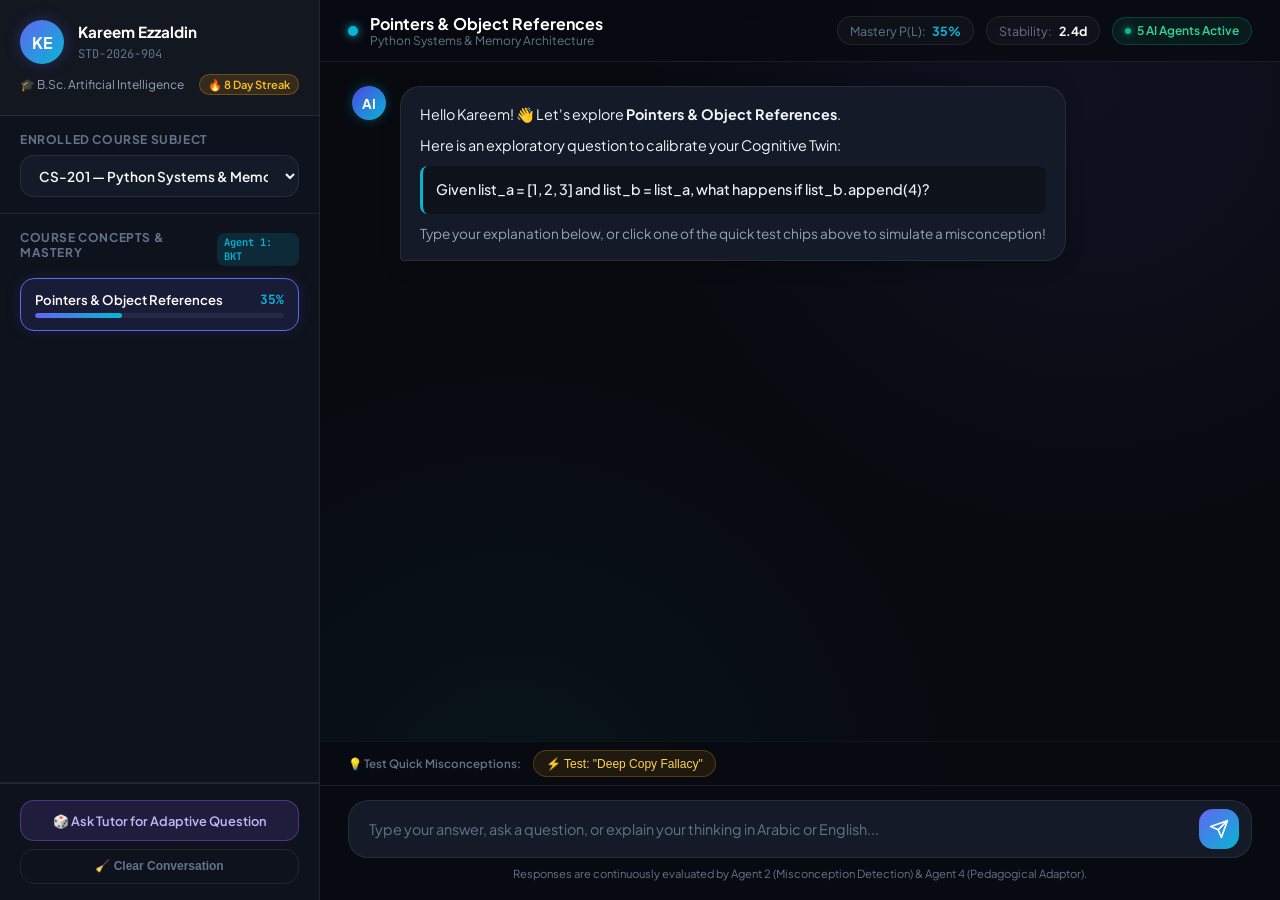
==== Cognitive_Twin_AI_Agent/prototype/index.html @ ff43950c "feat: add interactive AI Tutor Chat portal for student cognitive twin testing" ====
<!DOCTYPE html>
<html lang="en">
<head>
  <meta charset="UTF-8">
  <meta name="viewport" content="width=device-width, initial-scale=1.0">
  <title>SALI — AI Tutor & Student Cognitive Twin Chat</title>
  <meta name="description" content="Interactive AI Tutor Chat demonstrating 5 adaptive learning AI Agents with student profile and live cognitive tracing.">
  <link rel="stylesheet" href="css/portal.css">
  <link rel="icon" href="data:image/svg+xml,<svg xmlns=%22http://www.w3.org/2000/svg%22 viewBox=%220 0 100 100%22><text y=%22.9em%22 font-size=%2290%22>🧠</text></svg>">
</head>
<body>

  <!-- =========================================================================
       APP WRAPPER (SIDEBAR + CHAT INTERFACE)
       ========================================================================= -->
  <div class="chat-app-layout">

    <!-- ── SIDEBAR: STUDENT PROFILE & COURSES ───────────────────────────────── -->
    <aside class="chat-sidebar">
      
      <!-- Student Profile Header -->
      <div class="student-profile-panel">
        <div class="profile-avatar-row">
          <div class="student-avatar">KE</div>
          <div class="student-meta">
            <h3 class="student-name">Kareem Ezzaldin</h3>
            <span class="student-id">STD-2026-904</span>
          </div>
        </div>
        <div class="profile-subtext">
          <span>🎓 B.Sc. Artificial Intelligence</span>
          <span class="streak-pill">🔥 8 Day Streak</span>
        </div>
      </div>

      <!-- Course Selection -->
      <div class="sidebar-section">
        <label class="section-label" for="courseDropdown">Enrolled Course Subject</label>
        <select id="courseDropdown" class="sidebar-select">
          <!-- Populated by JS -->
        </select>
      </div>

      <!-- Concepts & Mastery Vector (Agent 1) -->
      <div class="sidebar-section" style="flex: 1; overflow-y: auto;">
        <div class="section-header-row">
          <label class="section-label">Course Concepts & Mastery</label>
          <span class="agent-chip">Agent 1: BKT</span>
        </div>

        <div class="concepts-stack" id="conceptsStack">
          <!-- Populated by JS -->
        </div>
      </div>

      <!-- Agent 3 Trigger & Actions -->
      <div class="sidebar-footer">
        <button id="btnAskAdaptiveQ" class="btn-sidebar-primary">
          <span>🎲 Ask Tutor for Adaptive Question</span>
        </button>
        <button id="btnClearChat" class="btn-sidebar-secondary">
          <span>🧹 Clear Conversation</span>
        </button>
      </div>

    </aside>

    <!-- ── MAIN CHAT AREA ───────────────────────────────────────────────────── -->
    <main class="chat-main-area">

      <!-- Chat Topbar -->
      <header class="chat-topbar">
        <div class="topbar-info">
          <div class="active-badge-dot"></div>
          <div>
            <h2 id="chatActiveTopic">Pointers & Object References</h2>
            <p id="chatActiveCourseName">Python Systems & Memory Architecture</p>
          </div>
        </div>

        <div class="topbar-telemetry">
          <div class="telemetry-pill">
            <span class="pill-label">Mastery P(L):</span>
            <strong id="topbarMastery" style="color: var(--accent-cyan);">35%</strong>
          </div>
          <div class="telemetry-pill">
            <span class="pill-label">Stability:</span>
            <strong id="topbarStability">2.4d</strong>
          </div>
          <div class="agents-status-pill">
            <span class="status-indicator-dot"></span>
            <span>5 AI Agents Active</span>
          </div>
        </div>
      </header>

      <!-- Chat Messages Container -->
      <div class="chat-messages-scroll" id="chatMessagesScroll">
        <!-- Messages dynamically rendered here -->
      </div>

      <!-- Chat Quick Chips (Misconception Presets) -->
      <div class="chat-quick-chips" id="chatQuickChips">
        <span class="chips-label">💡 Test Quick Misconceptions:</span>
        <div class="chips-container" id="chipsContainer">
          <!-- Chips injected by JS based on current concept -->
        </div>
      </div>

      <!-- Chat Input Area -->
      <footer class="chat-input-footer">
        <div class="input-form-box">
          <textarea 
            id="chatInputText" 
            class="chat-textarea" 
            placeholder="Type your answer, ask a question, or explain your thinking in Arabic or English..."
            rows="1"></textarea>
          <button id="btnSendMessage" class="btn-send-message" title="Send Message">
            <svg width="20" height="20" viewBox="0 0 24 24" fill="none" stroke="currentColor" stroke-width="2" stroke-linecap="round" stroke-linejoin="round">
              <line x1="22" y1="2" x2="11" y2="13"></line>
              <polygon points="22 2 15 22 11 13 2 9 22 2"></polygon>
            </svg>
          </button>
        </div>
        <div class="input-disclaimer">
          Responses are continuously evaluated by Agent 2 (Misconception Detection) & Agent 4 (Pedagogical Adaptor).
        </div>
      </footer>

    </main>

  </div>

  <script src="js/portal.js"></script>
</body>
</html>
---- Cognitive_Twin_AI_Agent/prototype/css/portal.css ----
/* ==========================================================================
   SALI AI Tutor & Student Cognitive Twin Chat Portal
   Aesthetic: Clean Modern Conversational Interface, Dark Glassmorphism, Zero Clutter
   ========================================================================== */

@import url('https://fonts.googleapis.com/css2?family=Plus+Jakarta+Sans:wght@300;400;500;600;700;800&family=JetBrains+Mono:wght@400;500;600&display=swap');

:root {
  --bg-base: #080a10;
  --bg-sidebar: #0e121c;
  --bg-surface: #141a27;
  --bg-surface-elevated: #1a2234;
  --border-subtle: rgba(255, 255, 255, 0.08);
  --border-focus: rgba(99, 102, 241, 0.6);

  --accent-cyan: #06b6d4;
  --accent-indigo: #6366f1;
  --accent-purple: #8b5cf6;
  --accent-emerald: #10b981;
  --accent-amber: #f59e0b;
  --accent-rose: #f43f5e;

  --text-primary: #f8fafc;
  --text-secondary: #94a3b8;
  --text-muted: #64748b;

  --font-sans: 'Plus Jakarta Sans', -apple-system, BlinkMacSystemFont, sans-serif;
  --font-mono: 'JetBrains Mono', monospace;
  --radius-sm: 8px;
  --radius-md: 14px;
  --radius-lg: 20px;
  --radius-full: 9999px;
  --transition: 0.2s cubic-bezier(0.4, 0, 0.2, 1);
}

* {
  margin: 0;
  padding: 0;
  box-sizing: border-box;
}

body {
  font-family: var(--font-sans);
  background-color: var(--bg-base);
  color: var(--text-primary);
  height: 100vh;
  overflow: hidden;
}

/* Scrollbars */
::-webkit-scrollbar {
  width: 6px;
  height: 6px;
}
::-webkit-scrollbar-track {
  background: transparent;
}
::-webkit-scrollbar-thumb {
  background: rgba(255, 255, 255, 0.12);
  border-radius: var(--radius-full);
}
::-webkit-scrollbar-thumb:hover {
  background: rgba(255, 255, 255, 0.25);
}

/* ==========================================================================
   APP LAYOUT (SIDEBAR + MAIN CHAT)
   ========================================================================== */

.chat-app-layout {
  display: grid;
  grid-template-columns: 320px 1fr;
  height: 100vh;
  width: 100vw;
  overflow: hidden;
}

@media (max-width: 900px) {
  .chat-app-layout {
    grid-template-columns: 1fr;
  }
  .chat-sidebar {
    display: none; /* Can be toggled on mobile */
  }
}

/* ==========================================================================
   SIDEBAR: STUDENT PROFILE & CONCEPTS
   ========================================================================== */

.chat-sidebar {
  background-color: var(--bg-sidebar);
  border-right: 1px solid var(--border-subtle);
  display: flex;
  flex-direction: column;
  height: 100vh;
  overflow: hidden;
}

.student-profile-panel {
  padding: 1.25rem;
  border-bottom: 1px solid var(--border-subtle);
  background: rgba(255, 255, 255, 0.02);
}

.profile-avatar-row {
  display: flex;
  align-items: center;
  gap: 0.85rem;
  margin-bottom: 0.6rem;
}

.student-avatar {
  width: 44px;
  height: 44px;
  border-radius: 50%;
  background: linear-gradient(135deg, var(--accent-indigo), var(--accent-cyan));
  color: #fff;
  display: flex;
  align-items: center;
  justify-content: center;
  font-weight: 700;
  font-size: 1rem;
  box-shadow: 0 0 15px rgba(99, 102, 241, 0.3);
}

.student-meta .student-name {
  font-size: 0.95rem;
  font-weight: 700;
  color: #fff;
}

.student-meta .student-id {
  font-size: 0.75rem;
  color: var(--text-muted);
  font-family: var(--font-mono);
}

.profile-subtext {
  display: flex;
  align-items: center;
  justify-content: space-between;
  font-size: 0.75rem;
  color: var(--text-secondary);
}

.streak-pill {
  padding: 0.15rem 0.5rem;
  background: rgba(245, 158, 11, 0.15);
  border: 1px solid rgba(245, 158, 11, 0.3);
  color: #fbbf24;
  border-radius: var(--radius-full);
  font-weight: 600;
  font-size: 0.7rem;
}

/* Sidebar Section */
.sidebar-section {
  padding: 1rem 1.25rem;
  border-bottom: 1px solid var(--border-subtle);
}

.section-label {
  display: block;
  font-size: 0.75rem;
  font-weight: 700;
  text-transform: uppercase;
  letter-spacing: 0.05em;
  color: var(--text-muted);
  margin-bottom: 0.5rem;
}

.section-header-row {
  display: flex;
  align-items: center;
  justify-content: space-between;
  margin-bottom: 0.6rem;
}

.agent-chip {
  font-size: 0.65rem;
  padding: 0.15rem 0.45rem;
  border-radius: var(--radius-sm);
  background: rgba(6, 182, 212, 0.15);
  color: var(--accent-cyan);
  font-weight: 600;
  font-family: var(--font-mono);
}

.sidebar-select {
  width: 100%;
  padding: 0.65rem 0.85rem;
  background: var(--bg-surface);
  border: 1px solid var(--border-subtle);
  border-radius: var(--radius-md);
  color: var(--text-primary);
  font-family: var(--font-sans);
  font-size: 0.85rem;
  font-weight: 600;
  cursor: pointer;
  outline: none;
  transition: border-color var(--transition);
}

.sidebar-select:focus {
  border-color: var(--accent-indigo);
}

/* Concepts Stack */
.concepts-stack {
  display: flex;
  flex-direction: column;
  gap: 0.5rem;
}

.concept-card {
  padding: 0.75rem 0.85rem;
  border-radius: var(--radius-md);
  background: rgba(255, 255, 255, 0.02);
  border: 1px solid var(--border-subtle);
  cursor: pointer;
  transition: all var(--transition);
}

.concept-card:hover {
  background: rgba(255, 255, 255, 0.05);
  transform: translateX(2px);
}

.concept-card.active {
  background: rgba(99, 102, 241, 0.12);
  border-color: var(--accent-indigo);
  box-shadow: 0 0 15px rgba(99, 102, 241, 0.15);
}

.concept-card-title-row {
  display: flex;
  align-items: center;
  justify-content: space-between;
  margin-bottom: 0.35rem;
}

.concept-title {
  font-size: 0.82rem;
  font-weight: 600;
  color: #fff;
}

.concept-pct {
  font-size: 0.8rem;
  font-weight: 700;
  font-family: var(--font-mono);
  color: var(--accent-cyan);
}

.concept-bar-track {
  width: 100%;
  height: 5px;
  background: rgba(255, 255, 255, 0.06);
  border-radius: var(--radius-full);
  overflow: hidden;
}

.concept-bar-fill {
  height: 100%;
  background: linear-gradient(90deg, var(--accent-indigo), var(--accent-cyan));
  border-radius: var(--radius-full);
  transition: width 0.5s ease;
}

/* Sidebar Footer */
.sidebar-footer {
  padding: 1rem 1.25rem;
  border-top: 1px solid var(--border-subtle);
  display: flex;
  flex-direction: column;
  gap: 0.5rem;
}

.btn-sidebar-primary {
  width: 100%;
  padding: 0.7rem;
  border-radius: var(--radius-md);
  border: 1px solid rgba(139, 92, 246, 0.4);
  background: rgba(139, 92, 246, 0.15);
  color: #c4b5fd;
  font-family: var(--font-sans);
  font-size: 0.8rem;
  font-weight: 600;
  cursor: pointer;
  transition: all var(--transition);
  display: flex;
  align-items: center;
  justify-content: center;
  gap: 0.4rem;
}

.btn-sidebar-primary:hover {
  background: rgba(139, 92, 246, 0.28);
  color: #fff;
  transform: translateY(-1px);
}

.btn-sidebar-secondary {
  width: 100%;
  padding: 0.6rem;
  border-radius: var(--radius-md);
  border: 1px solid var(--border-subtle);
  background: transparent;
  color: var(--text-muted);
  font-size: 0.75rem;
  font-weight: 600;
  cursor: pointer;
  transition: all var(--transition);
}

.btn-sidebar-secondary:hover {
  background: rgba(255, 255, 255, 0.05);
  color: var(--text-secondary);
}

/* ==========================================================================
   MAIN CHAT AREA
   ========================================================================== */

.chat-main-area {
  display: flex;
  flex-direction: column;
  height: 100vh;
  background-color: var(--bg-base);
  background-image: 
    radial-gradient(circle at 80% 10%, rgba(99, 102, 241, 0.08) 0%, transparent 40%),
    radial-gradient(circle at 20% 90%, rgba(6, 182, 212, 0.06) 0%, transparent 40%);
}

/* Topbar */
.chat-topbar {
  padding: 0.85rem 1.75rem;
  border-bottom: 1px solid var(--border-subtle);
  background: rgba(8, 10, 16, 0.75);
  backdrop-filter: blur(16px);
  -webkit-backdrop-filter: blur(16px);
  display: flex;
  align-items: center;
  justify-content: space-between;
}

.topbar-info {
  display: flex;
  align-items: center;
  gap: 0.75rem;
}

.active-badge-dot {
  width: 10px;
  height: 10px;
  border-radius: 50%;
  background: var(--accent-cyan);
  box-shadow: 0 0 10px var(--accent-cyan);
}

.topbar-info h2 {
  font-size: 1rem;
  font-weight: 700;
  color: #fff;
  line-height: 1.2;
}

.topbar-info p {
  font-size: 0.75rem;
  color: var(--text-muted);
}

.topbar-telemetry {
  display: flex;
  align-items: center;
  gap: 0.75rem;
}

.telemetry-pill {
  padding: 0.35rem 0.75rem;
  border-radius: var(--radius-full);
  background: rgba(255, 255, 255, 0.03);
  border: 1px solid var(--border-subtle);
  font-size: 0.78rem;
  display: flex;
  align-items: center;
  gap: 0.4rem;
}

.pill-label {
  color: var(--text-muted);
}

.agents-status-pill {
  display: flex;
  align-items: center;
  gap: 0.4rem;
  padding: 0.35rem 0.75rem;
  border-radius: var(--radius-full);
  background: rgba(16, 185, 129, 0.1);
  border: 1px solid rgba(16, 185, 129, 0.25);
  color: #34d399;
  font-size: 0.75rem;
  font-weight: 600;
}

.status-indicator-dot {
  width: 6px;
  height: 6px;
  border-radius: 50%;
  background: var(--accent-emerald);
  box-shadow: 0 0 6px var(--accent-emerald);
}

/* ==========================================================================
   CHAT MESSAGES STREAM
   ========================================================================== */

.chat-messages-scroll {
  flex: 1;
  overflow-y: auto;
  padding: 1.5rem 2rem;
  display: flex;
  flex-direction: column;
  gap: 1.25rem;
}

.chat-msg-row {
  display: flex;
  gap: 0.85rem;
  max-width: 820px;
  width: 100%;
}

.chat-msg-row.student {
  align-self: flex-end;
  flex-direction: row-reverse;
}

.chat-msg-row.tutor {
  align-self: flex-start;
}

.msg-avatar {
  width: 34px;
  height: 34px;
  border-radius: 50%;
  flex-shrink: 0;
  display: flex;
  align-items: center;
  justify-content: center;
  font-size: 0.85rem;
  font-weight: 700;
}

.chat-msg-row.student .msg-avatar {
  background: linear-gradient(135deg, #3b82f6, #8b5cf6);
  color: white;
}

.chat-msg-row.tutor .msg-avatar {
  background: linear-gradient(135deg, #4f46e5, #06b6d4);
  color: white;
  box-shadow: 0 0 12px rgba(6, 182, 212, 0.3);
}

.msg-bubble {
  padding: 1rem 1.2rem;
  border-radius: var(--radius-lg);
  font-size: 0.9rem;
  line-height: 1.55;
  position: relative;
}

.chat-msg-row.student .msg-bubble {
  background: linear-gradient(135deg, rgba(99, 102, 241, 0.25), rgba(79, 70, 229, 0.15));
  border: 1px solid rgba(99, 102, 241, 0.4);
  color: #fff;
  border-bottom-right-radius: 4px;
}

.chat-msg-row.tutor .msg-bubble {
  background: var(--bg-surface);
  border: 1px solid var(--border-subtle);
  color: #f1f5f9;
  border-bottom-left-radius: 4px;
  box-shadow: 0 4px 20px rgba(0, 0, 0, 0.2);
}

/* Pedagogical intervention styles in AI bubbles */
.msg-bubble.socratic-mode {
  border-left: 4px solid var(--accent-purple);
  background: rgba(139, 92, 246, 0.05);
}

.msg-bubble.remediation-mode {
  border-left: 4px solid var(--accent-amber);
  background: rgba(245, 158, 11, 0.05);
}

.msg-bubble.escalation-mode {
  border-left: 4px solid var(--accent-rose);
  background: rgba(244, 63, 94, 0.08);
}

.msg-bubble.practice-mode {
  border-left: 4px solid var(--accent-emerald);
  background: rgba(16, 185, 129, 0.05);
}

.msg-bubble code {
  font-family: var(--font-mono);
  font-size: 0.85em;
  background: rgba(0, 0, 0, 0.35);
  padding: 0.15em 0.4em;
  border-radius: 4px;
  color: #38bdf8;
}

.msg-bubble pre {
  background: #030712;
  border: 1px solid rgba(255, 255, 255, 0.08);
  border-radius: var(--radius-sm);
  padding: 0.75rem;
  font-family: var(--font-mono);
  font-size: 0.82rem;
  color: #a5f3fc;
  overflow-x: auto;
  margin: 0.6rem 0;
}

/* Agent Diagnostics Toggle inside Tutor message */
.agent-telemetry-accordion {
  margin-top: 0.75rem;
  padding-top: 0.6rem;
  border-top: 1px solid rgba(255, 255, 255, 0.06);
}

.telemetry-summary-btn {
  display: inline-flex;
  align-items: center;
  gap: 0.4rem;
  font-size: 0.72rem;
  color: var(--text-muted);
  background: rgba(255, 255, 255, 0.03);
  padding: 0.25rem 0.5rem;
  border-radius: var(--radius-sm);
  border: 1px solid var(--border-subtle);
  cursor: pointer;
  transition: all var(--transition);
}

.telemetry-summary-btn:hover {
  background: rgba(255, 255, 255, 0.08);
  color: var(--text-secondary);
}

.telemetry-detail-box {
  display: none;
  margin-top: 0.5rem;
  padding: 0.6rem;
  border-radius: var(--radius-sm);
  background: rgba(0, 0, 0, 0.4);
  border: 1px solid rgba(255, 255, 255, 0.05);
  font-size: 0.75rem;
  line-height: 1.45;
  color: #94a3b8;
}

/* ==========================================================================
   CHAT QUICK CHIPS & INPUT FOOTER
   ========================================================================== */

.chat-quick-chips {
  padding: 0.5rem 1.75rem;
  background: rgba(8, 10, 16, 0.85);
  display: flex;
  align-items: center;
  gap: 0.75rem;
  overflow-x: auto;
  border-top: 1px solid rgba(255, 255, 255, 0.04);
}

.chips-label {
  font-size: 0.72rem;
  font-weight: 600;
  color: var(--text-muted);
  white-space: nowrap;
}

.chips-container {
  display: flex;
  gap: 0.5rem;
  overflow-x: auto;
}

.chip-test-btn {
  padding: 0.35rem 0.75rem;
  border-radius: var(--radius-full);
  background: rgba(245, 158, 11, 0.1);
  border: 1px solid rgba(245, 158, 11, 0.25);
  color: #fcd34d;
  font-size: 0.75rem;
  white-space: nowrap;
  cursor: pointer;
  transition: all var(--transition);
}

.chip-test-btn:hover {
  background: rgba(245, 158, 11, 0.22);
  transform: translateY(-1px);
}

/* Input Footer */
.chat-input-footer {
  padding: 0.85rem 1.75rem 1.25rem 1.75rem;
  background: rgba(8, 10, 16, 0.95);
  border-top: 1px solid var(--border-subtle);
}

.input-form-box {
  display: flex;
  align-items: center;
  gap: 0.6rem;
  background: var(--bg-surface);
  border: 1px solid var(--border-subtle);
  border-radius: var(--radius-lg);
  padding: 0.5rem 0.75rem 0.5rem 1.25rem;
  transition: border-color var(--transition), box-shadow var(--transition);
}

.input-form-box:focus-within {
  border-color: var(--accent-indigo);
  box-shadow: 0 0 20px rgba(99, 102, 241, 0.15);
}

.chat-textarea {
  flex: 1;
  background: transparent;
  border: none;
  color: var(--text-primary);
  font-family: var(--font-sans);
  font-size: 0.9rem;
  outline: none;
  resize: none;
  max-height: 120px;
  line-height: 1.4;
}

.chat-textarea::placeholder {
  color: var(--text-muted);
}

.btn-send-message {
  width: 40px;
  height: 40px;
  border-radius: var(--radius-md);
  background: linear-gradient(135deg, var(--accent-indigo), var(--accent-cyan));
  color: white;
  border: none;
  display: flex;
  align-items: center;
  justify-content: center;
  cursor: pointer;
  transition: all var(--transition);
  flex-shrink: 0;
}

.btn-send-message:hover {
  transform: scale(1.05);
  box-shadow: 0 0 15px rgba(6, 182, 212, 0.4);
}

.input-disclaimer {
  text-align: center;
  font-size: 0.7rem;
  color: var(--text-muted);
  margin-top: 0.5rem;
}
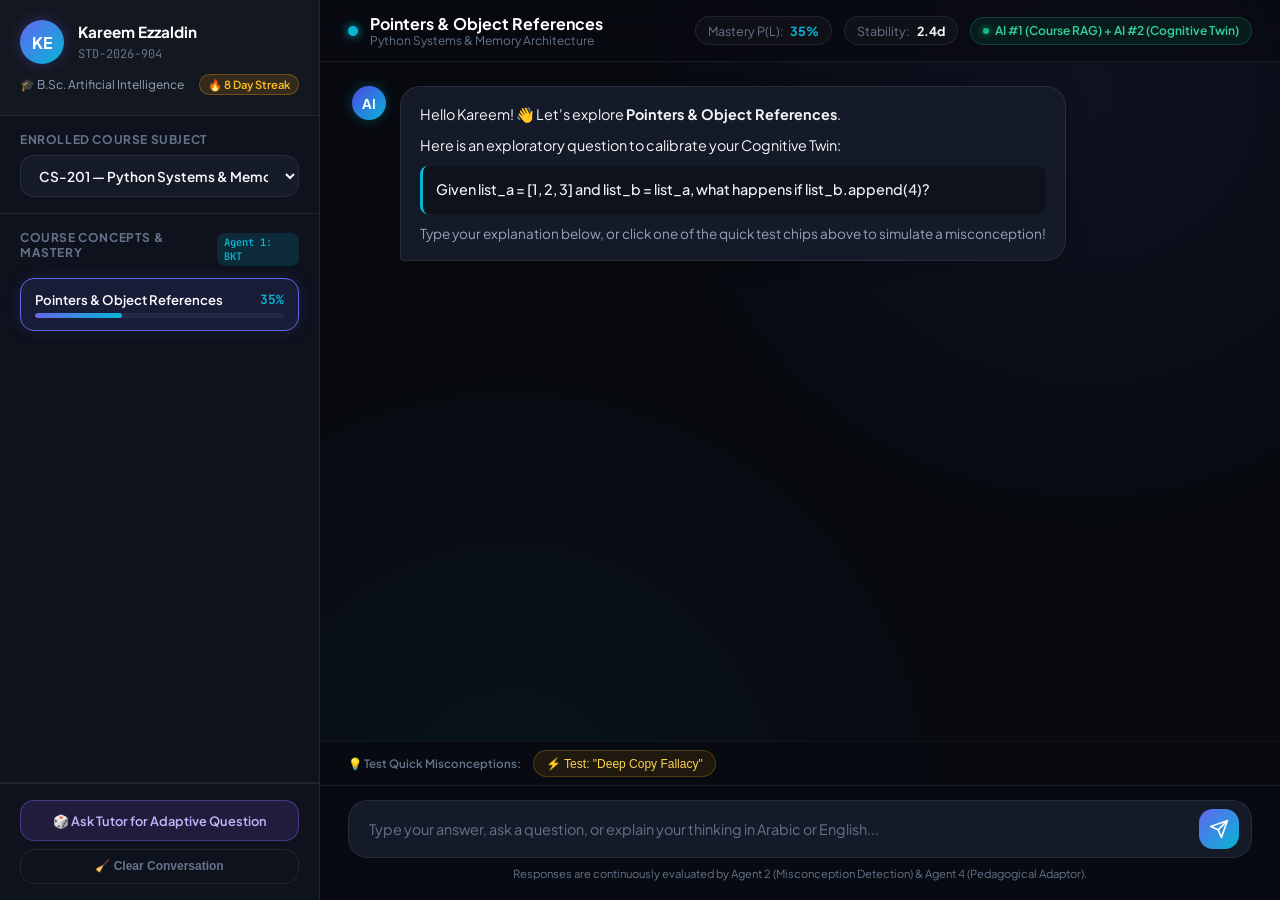
==== commit 9daf3887: "feat: implement AI #1 Course Intelligence & Grounding and integrate with AI #2 Cognitive Twin" ====
--- a/Cognitive_Twin_AI_Agent/prototype/index.html
+++ b/Cognitive_Twin_AI_Agent/prototype/index.html
@@ -89,8 +89,9 @@
           </div>
           <div class="agents-status-pill">
             <span class="status-indicator-dot"></span>
-            <span>5 AI Agents Active</span>
+            <span>AI #1 (Course RAG) + AI #2 (Cognitive Twin)</span>
           </div>
+
         </div>
       </header>
 
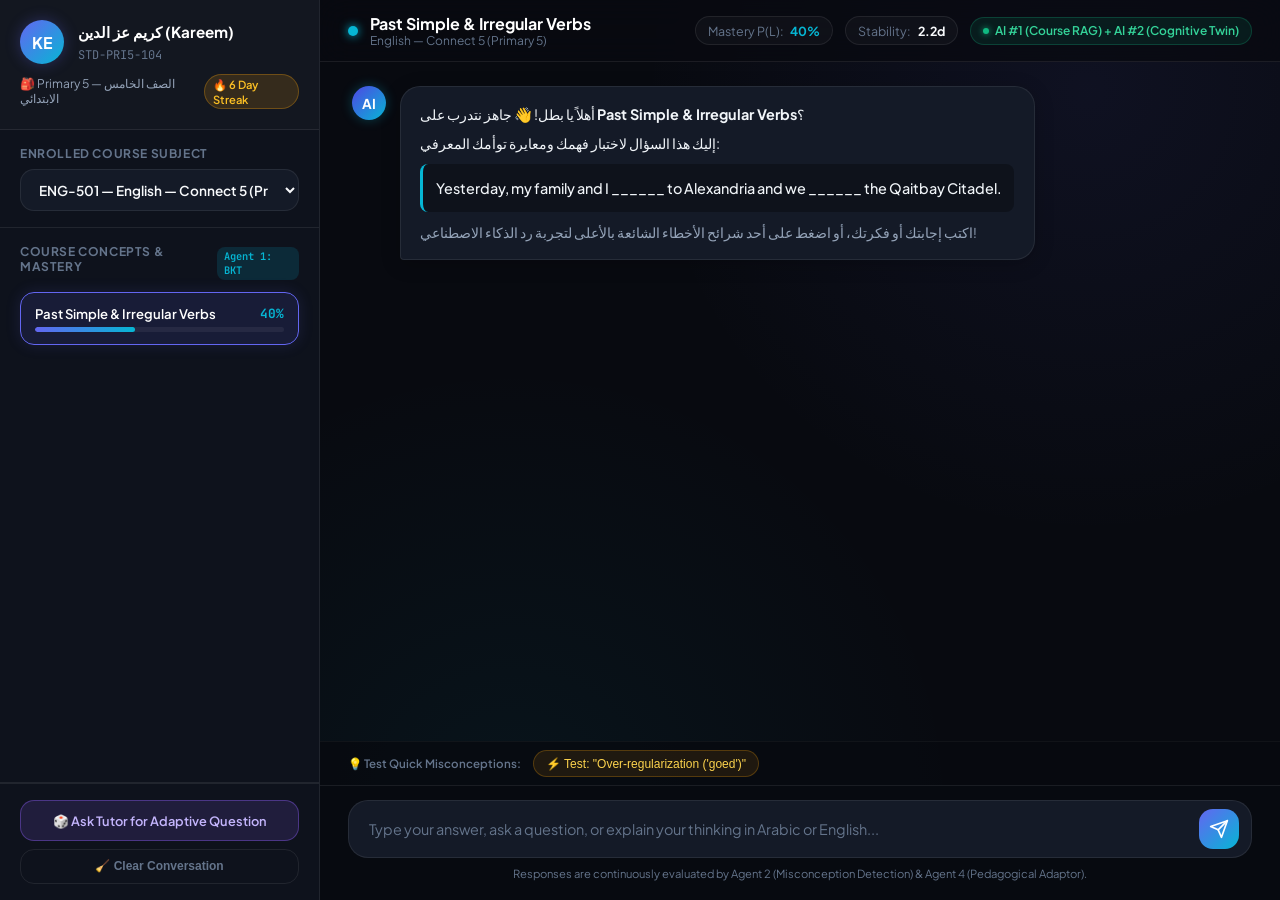
==== commit e1d48c11: "feat: migrate courses to Primary 5 English (Connect 5) and Mathematics with full multi-agent groundi" ====
--- a/Cognitive_Twin_AI_Agent/prototype/index.html
+++ b/Cognitive_Twin_AI_Agent/prototype/index.html
@@ -23,14 +23,15 @@
         <div class="profile-avatar-row">
           <div class="student-avatar">KE</div>
           <div class="student-meta">
-            <h3 class="student-name">Kareem Ezzaldin</h3>
-            <span class="student-id">STD-2026-904</span>
+            <h3 class="student-name">كريم عز الدين (Kareem)</h3>
+            <span class="student-id">STD-PRI5-104</span>
           </div>
         </div>
         <div class="profile-subtext">
-          <span>🎓 B.Sc. Artificial Intelligence</span>
-          <span class="streak-pill">🔥 8 Day Streak</span>
+          <span>🎒 Primary 5 — الصف الخامس الابتدائي</span>
+          <span class="streak-pill">🔥 6 Day Streak</span>
         </div>
+
       </div>
 
       <!-- Course Selection -->
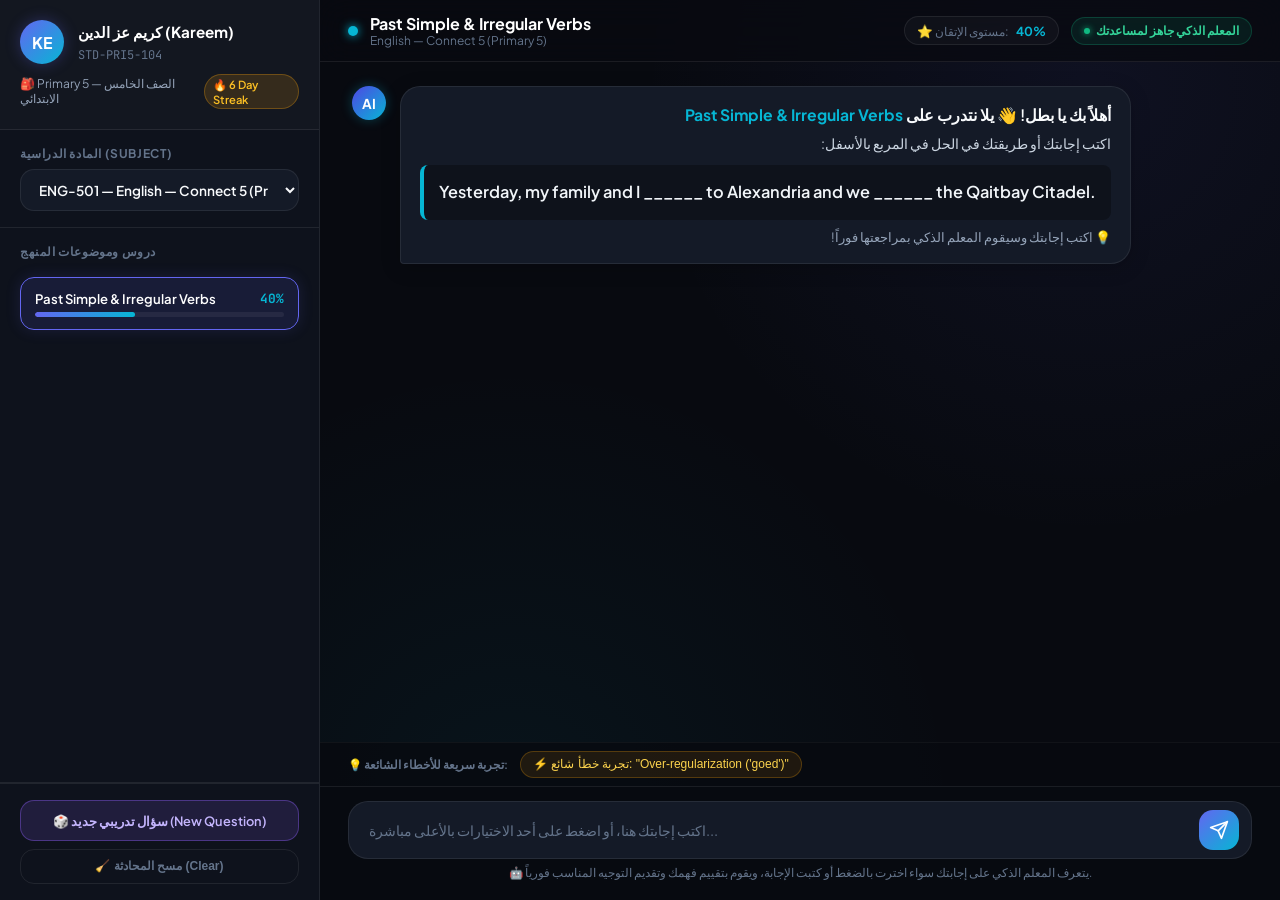
==== commit bfbe3d52: "feat: simplify tutor UI with interactive MCQ cards and fix question answer evaluation" ====
--- a/Cognitive_Twin_AI_Agent/prototype/index.html
+++ b/Cognitive_Twin_AI_Agent/prototype/index.html
@@ -5,7 +5,7 @@
   <meta name="viewport" content="width=device-width, initial-scale=1.0">
   <title>SALI — AI Tutor & Student Cognitive Twin Chat</title>
   <meta name="description" content="Interactive AI Tutor Chat demonstrating 5 adaptive learning AI Agents with student profile and live cognitive tracing.">
-  <link rel="stylesheet" href="css/portal.css">
+  <link rel="stylesheet" href="css/portal.css?v=3.0">
   <link rel="icon" href="data:image/svg+xml,<svg xmlns=%22http://www.w3.org/2000/svg%22 viewBox=%220 0 100 100%22><text y=%22.9em%22 font-size=%2290%22>🧠</text></svg>">
 </head>
 <body>
@@ -36,17 +36,16 @@
 
       <!-- Course Selection -->
       <div class="sidebar-section">
-        <label class="section-label" for="courseDropdown">Enrolled Course Subject</label>
+        <label class="section-label" for="courseDropdown">المادة الدراسية (Subject)</label>
         <select id="courseDropdown" class="sidebar-select">
           <!-- Populated by JS -->
         </select>
       </div>
 
-      <!-- Concepts & Mastery Vector (Agent 1) -->
+      <!-- Concepts & Mastery Vector -->
       <div class="sidebar-section" style="flex: 1; overflow-y: auto;">
         <div class="section-header-row">
-          <label class="section-label">Course Concepts & Mastery</label>
-          <span class="agent-chip">Agent 1: BKT</span>
+          <label class="section-label">دروس وموضوعات المنهج</label>
         </div>
 
         <div class="concepts-stack" id="conceptsStack">
@@ -54,13 +53,13 @@
         </div>
       </div>
 
-      <!-- Agent 3 Trigger & Actions -->
+      <!-- Actions -->
       <div class="sidebar-footer">
         <button id="btnAskAdaptiveQ" class="btn-sidebar-primary">
-          <span>🎲 Ask Tutor for Adaptive Question</span>
+          <span>🎲 سؤال تدريبي جديد (New Question)</span>
         </button>
         <button id="btnClearChat" class="btn-sidebar-secondary">
-          <span>🧹 Clear Conversation</span>
+          <span>🧹 مسح المحادثة (Clear)</span>
         </button>
       </div>
 
@@ -74,25 +73,20 @@
         <div class="topbar-info">
           <div class="active-badge-dot"></div>
           <div>
-            <h2 id="chatActiveTopic">Pointers & Object References</h2>
-            <p id="chatActiveCourseName">Python Systems & Memory Architecture</p>
+            <h2 id="chatActiveTopic">Past Simple & Irregular Verbs</h2>
+            <p id="chatActiveCourseName">English — Connect 5 (Primary 5)</p>
           </div>
         </div>
 
         <div class="topbar-telemetry">
           <div class="telemetry-pill">
-            <span class="pill-label">Mastery P(L):</span>
-            <strong id="topbarMastery" style="color: var(--accent-cyan);">35%</strong>
-          </div>
-          <div class="telemetry-pill">
-            <span class="pill-label">Stability:</span>
-            <strong id="topbarStability">2.4d</strong>
+            <span class="pill-label">⭐ مستوى الإتقان:</span>
+            <strong id="topbarMastery" style="color: var(--accent-cyan);">40%</strong>
           </div>
           <div class="agents-status-pill">
             <span class="status-indicator-dot"></span>
-            <span>AI #1 (Course RAG) + AI #2 (Cognitive Twin)</span>
+            <span>المعلم الذكي جاهز لمساعدتك</span>
           </div>
-
         </div>
       </header>
 
@@ -103,7 +97,7 @@
 
       <!-- Chat Quick Chips (Misconception Presets) -->
       <div class="chat-quick-chips" id="chatQuickChips">
-        <span class="chips-label">💡 Test Quick Misconceptions:</span>
+        <span class="chips-label">💡 تجربة سريعة للأخطاء الشائعة:</span>
         <div class="chips-container" id="chipsContainer">
           <!-- Chips injected by JS based on current concept -->
         </div>
@@ -115,9 +109,9 @@
           <textarea 
             id="chatInputText" 
             class="chat-textarea" 
-            placeholder="Type your answer, ask a question, or explain your thinking in Arabic or English..."
+            placeholder="اكتب إجابتك هنا، أو اضغط على أحد الاختيارات بالأعلى مباشرة..."
             rows="1"></textarea>
-          <button id="btnSendMessage" class="btn-send-message" title="Send Message">
+          <button id="btnSendMessage" class="btn-send-message" title="إرسال الإجابة">
             <svg width="20" height="20" viewBox="0 0 24 24" fill="none" stroke="currentColor" stroke-width="2" stroke-linecap="round" stroke-linejoin="round">
               <line x1="22" y1="2" x2="11" y2="13"></line>
               <polygon points="22 2 15 22 11 13 2 9 22 2"></polygon>
@@ -125,7 +119,7 @@
           </button>
         </div>
         <div class="input-disclaimer">
-          Responses are continuously evaluated by Agent 2 (Misconception Detection) & Agent 4 (Pedagogical Adaptor).
+          🤖 يتعرف المعلم الذكي على إجابتك سواء اخترت بالضغط أو كتبت الإجابة، ويقوم بتقييم فهمك وتقديم التوجيه المناسب فورياً.
         </div>
       </footer>
 
@@ -133,6 +127,6 @@
 
   </div>
 
-  <script src="js/portal.js"></script>
+  <script src="js/portal.js?v=3.0"></script>
 </body>
 </html>
--- a/Cognitive_Twin_AI_Agent/prototype/css/portal.css
+++ b/Cognitive_Twin_AI_Agent/prototype/css/portal.css
@@ -674,7 +674,130 @@
 
 .input-disclaimer {
   text-align: center;
-  font-size: 0.7rem;
-  color: var(--text-muted);
+  font-size: 0.72rem;
+  color: var(--text-muted);
+  margin-top: 0.4rem;
+}
+
+/* ==========================================================================
+   INTERACTIVE MCQ OPTIONS & SIMPLIFIED UI ENHANCEMENTS
+   ========================================================================== */
+
+.rtl-text {
+  direction: rtl;
+  text-align: right;
+  font-family: 'Plus Jakarta Sans', system-ui, -apple-system, sans-serif;
+}
+
+.ltr-text {
+  direction: ltr;
+  text-align: left;
+}
+
+.rtl-bubble {
+  direction: rtl;
+  text-align: right;
+}
+
+.ltr-bubble {
+  direction: ltr;
+  text-align: left;
+}
+
+.mcq-options-grid {
+  display: flex;
+  flex-direction: column;
+  gap: 0.55rem;
+  margin-top: 0.85rem;
+  width: 100%;
+}
+
+.mcq-option-btn {
+  display: flex;
+  align-items: center;
+  gap: 0.85rem;
+  background: rgba(255, 255, 255, 0.05);
+  border: 1px solid rgba(255, 255, 255, 0.12);
+  border-radius: var(--radius-md);
+  padding: 0.75rem 1rem;
+  color: var(--text-primary);
+  font-size: 0.95rem;
+  font-family: inherit;
+  cursor: pointer;
+  transition: all 0.2s ease;
+  width: 100%;
+}
+
+.mcq-option-btn:hover {
+  background: rgba(99, 102, 241, 0.2);
+  border-color: var(--accent-indigo);
+  transform: translateY(-1px);
+  box-shadow: 0 4px 14px rgba(99, 102, 241, 0.25);
+}
+
+.mcq-option-btn:active {
+  transform: translateY(0);
+}
+
+.mcq-key-pill {
+  width: 26px;
+  height: 26px;
+  border-radius: var(--radius-sm);
+  background: rgba(99, 102, 241, 0.2);
+  color: #a5b4fc;
+  display: flex;
+  align-items: center;
+  justify-content: center;
+  font-weight: 700;
+  font-size: 0.8rem;
+  flex-shrink: 0;
+  border: 1px solid rgba(99, 102, 241, 0.4);
+}
+
+.mcq-option-btn:hover .mcq-key-pill {
+  background: var(--accent-indigo);
+  color: white;
+}
+
+.mcq-text-content {
+  flex: 1;
+  font-weight: 500;
+  line-height: 1.4;
+}
+
+.grounded-source-badge {
+  display: inline-flex;
+  align-items: center;
+  gap: 0.35rem;
+  font-size: 0.75rem;
+  background: rgba(6, 182, 212, 0.1);
+  color: #38bdf8;
+  border: 1px solid rgba(6, 182, 212, 0.25);
+  border-radius: var(--radius-full);
+  padding: 0.2rem 0.6rem;
   margin-top: 0.5rem;
-}
+  font-weight: 500;
+}
+
+.simple-teacher-accordion {
+  margin-top: 0.6rem;
+}
+
+.simple-teacher-toggle {
+  background: transparent;
+  border: none;
+  color: var(--text-muted);
+  font-size: 0.72rem;
+  cursor: pointer;
+  display: inline-flex;
+  align-items: center;
+  gap: 0.3rem;
+  padding: 0.2rem 0.4rem;
+  border-radius: 4px;
+  transition: color 0.15s ease;
+}
+
+.simple-teacher-toggle:hover {
+  color: var(--text-secondary);
+}
+
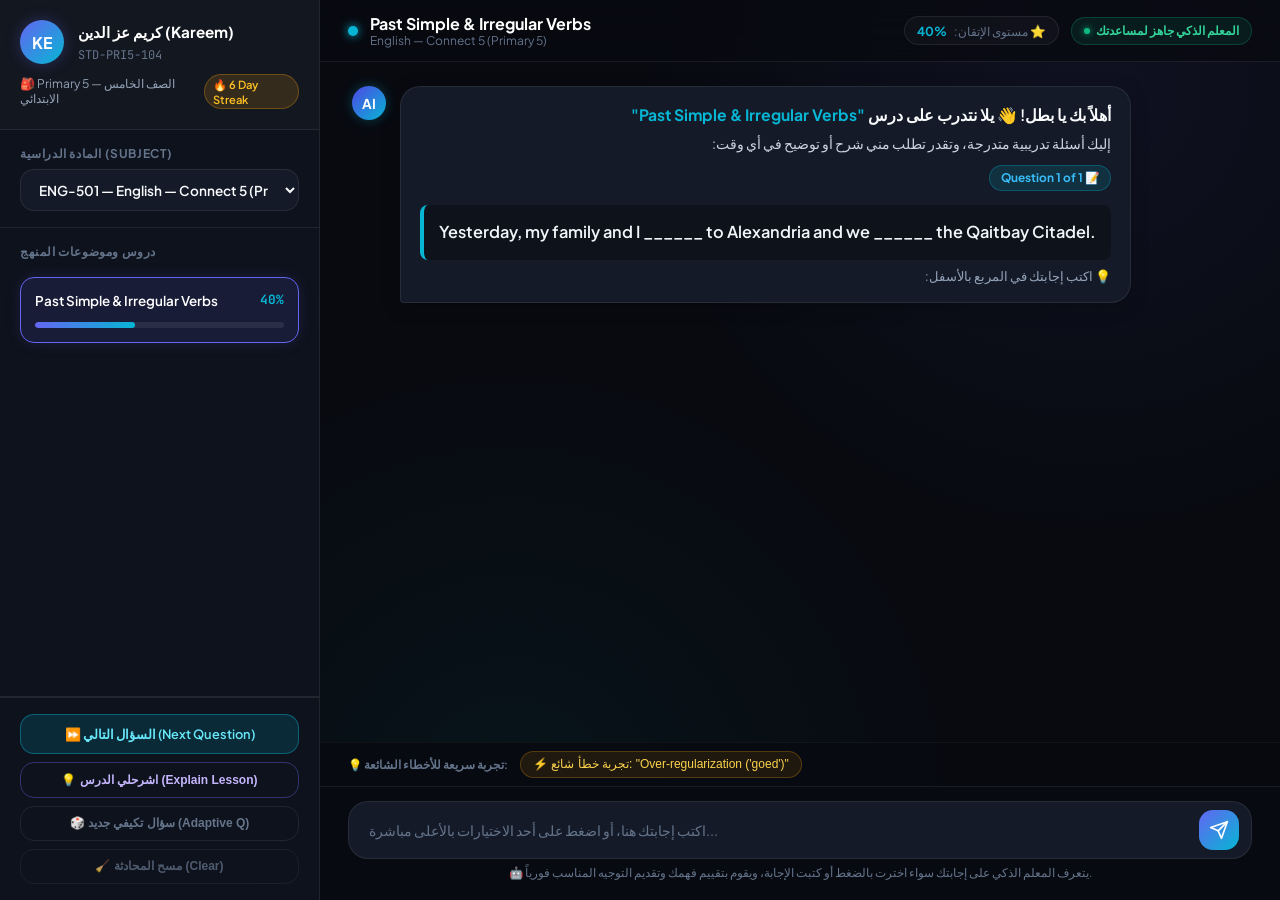
==== commit 3c9ddb00: "feat: add multiple progressive questions per lesson, intent-based explanation handling, and question" ====
--- a/Cognitive_Twin_AI_Agent/prototype/index.html
+++ b/Cognitive_Twin_AI_Agent/prototype/index.html
@@ -5,7 +5,7 @@
   <meta name="viewport" content="width=device-width, initial-scale=1.0">
   <title>SALI — AI Tutor & Student Cognitive Twin Chat</title>
   <meta name="description" content="Interactive AI Tutor Chat demonstrating 5 adaptive learning AI Agents with student profile and live cognitive tracing.">
-  <link rel="stylesheet" href="css/portal.css?v=3.0">
+  <link rel="stylesheet" href="css/portal.css?v=4.0">
   <link rel="icon" href="data:image/svg+xml,<svg xmlns=%22http://www.w3.org/2000/svg%22 viewBox=%220 0 100 100%22><text y=%22.9em%22 font-size=%2290%22>🧠</text></svg>">
 </head>
 <body>
@@ -55,10 +55,16 @@
 
       <!-- Actions -->
       <div class="sidebar-footer">
-        <button id="btnAskAdaptiveQ" class="btn-sidebar-primary">
-          <span>🎲 سؤال تدريبي جديد (New Question)</span>
+        <button id="btnNextQ" class="btn-sidebar-primary" style="background: rgba(6, 182, 212, 0.15); border-color: rgba(6, 182, 212, 0.4); color: #67e8f9;">
+          <span>⏩ السؤال التالي (Next Question)</span>
         </button>
-        <button id="btnClearChat" class="btn-sidebar-secondary">
+        <button id="btnExplainConcept" class="btn-sidebar-secondary" style="border-color: rgba(99, 102, 241, 0.4); color: #c4b5fd;">
+          <span>💡 اشرحلي الدرس (Explain Lesson)</span>
+        </button>
+        <button id="btnAskAdaptiveQ" class="btn-sidebar-secondary">
+          <span>🎲 سؤال تكيفي جديد (Adaptive Q)</span>
+        </button>
+        <button id="btnClearChat" class="btn-sidebar-secondary" style="opacity: 0.75;">
           <span>🧹 مسح المحادثة (Clear)</span>
         </button>
       </div>
@@ -127,6 +133,6 @@
 
   </div>
 
-  <script src="js/portal.js?v=3.0"></script>
+  <script src="js/portal.js?v=4.0"></script>
 </body>
 </html>
--- a/Cognitive_Twin_AI_Agent/prototype/css/portal.css
+++ b/Cognitive_Twin_AI_Agent/prototype/css/portal.css
@@ -214,12 +214,15 @@
 }
 
 .concept-card {
-  padding: 0.75rem 0.85rem;
+  padding: 0.85rem;
   border-radius: var(--radius-md);
   background: rgba(255, 255, 255, 0.02);
   border: 1px solid var(--border-subtle);
   cursor: pointer;
   transition: all var(--transition);
+  display: flex;
+  flex-direction: column;
+  gap: 0.55rem;
 }
 
 .concept-card:hover {
@@ -235,15 +238,17 @@
 
 .concept-card-title-row {
   display: flex;
-  align-items: center;
+  align-items: flex-start;
   justify-content: space-between;
-  margin-bottom: 0.35rem;
+  gap: 0.5rem;
 }
 
 .concept-title {
-  font-size: 0.82rem;
+  font-size: 0.84rem;
   font-weight: 600;
   color: #fff;
+  line-height: 1.45;
+  flex: 1;
 }
 
 .concept-pct {
@@ -251,14 +256,16 @@
   font-weight: 700;
   font-family: var(--font-mono);
   color: var(--accent-cyan);
+  flex-shrink: 0;
 }
 
 .concept-bar-track {
   width: 100%;
-  height: 5px;
-  background: rgba(255, 255, 255, 0.06);
+  height: 6px;
+  background: rgba(255, 255, 255, 0.08);
   border-radius: var(--radius-full);
   overflow: hidden;
+  margin-top: 0.15rem;
 }
 
 .concept-bar-fill {
@@ -386,10 +393,68 @@
   display: flex;
   align-items: center;
   gap: 0.4rem;
+  direction: rtl;
 }
 
 .pill-label {
   color: var(--text-muted);
+}
+
+.chat-action-btn-row {
+  display: flex;
+  flex-wrap: wrap;
+  gap: 0.5rem;
+  margin-top: 0.85rem;
+  padding-top: 0.65rem;
+  border-top: 1px dashed rgba(255, 255, 255, 0.1);
+}
+
+.chat-action-btn {
+  display: inline-flex;
+  align-items: center;
+  gap: 0.4rem;
+  background: rgba(99, 102, 241, 0.15);
+  border: 1px solid rgba(99, 102, 241, 0.35);
+  border-radius: var(--radius-full);
+  color: #c4b5fd;
+  font-size: 0.82rem;
+  font-weight: 600;
+  font-family: inherit;
+  padding: 0.45rem 0.9rem;
+  cursor: pointer;
+  transition: all 0.2s ease;
+}
+
+.chat-action-btn:hover {
+  background: var(--accent-indigo);
+  color: white;
+  transform: translateY(-1px);
+  box-shadow: 0 4px 12px rgba(99, 102, 241, 0.3);
+}
+
+.chat-action-btn.secondary {
+  background: rgba(255, 255, 255, 0.05);
+  border-color: rgba(255, 255, 255, 0.15);
+  color: var(--text-secondary);
+}
+
+.chat-action-btn.secondary:hover {
+  background: rgba(255, 255, 255, 0.12);
+  color: #fff;
+}
+
+.question-badge-pill {
+  display: inline-flex;
+  align-items: center;
+  gap: 0.35rem;
+  background: rgba(6, 182, 212, 0.15);
+  color: #38bdf8;
+  border: 1px solid rgba(6, 182, 212, 0.3);
+  border-radius: var(--radius-full);
+  padding: 0.18rem 0.65rem;
+  font-size: 0.74rem;
+  font-weight: 700;
+  margin-bottom: 0.5rem;
 }
 
 .agents-status-pill {
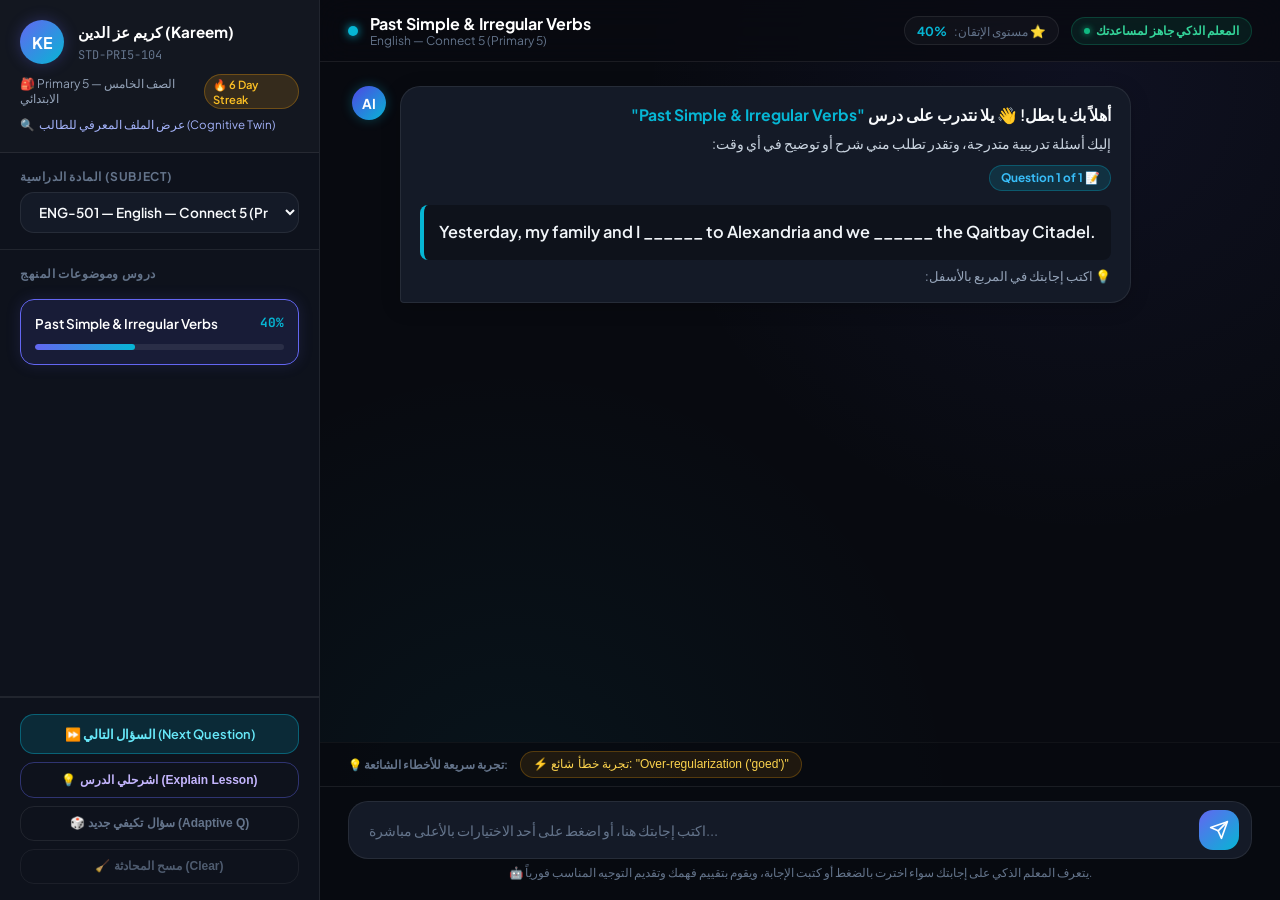
==== commit 6194988d: "feat: add interactive student cognitive dossier modal in portal" ====
--- a/Cognitive_Twin_AI_Agent/prototype/index.html
+++ b/Cognitive_Twin_AI_Agent/prototype/index.html
@@ -18,8 +18,8 @@
     <!-- ── SIDEBAR: STUDENT PROFILE & COURSES ───────────────────────────────── -->
     <aside class="chat-sidebar">
       
-      <!-- Student Profile Header -->
-      <div class="student-profile-panel">
+      <!-- Student Profile Header (Clickable to inspect student cognitive file) -->
+      <div class="student-profile-panel" id="btnOpenProfileModal" title="اضغط لعرض الملف المعرفي الكامل للطالب">
         <div class="profile-avatar-row">
           <div class="student-avatar">KE</div>
           <div class="student-meta">
@@ -31,7 +31,9 @@
           <span>🎒 Primary 5 — الصف الخامس الابتدائي</span>
           <span class="streak-pill">🔥 6 Day Streak</span>
         </div>
-
+        <div style="margin-top: 0.45rem; font-size: 0.72rem; color: #a5b4fc; display: flex; align-items: center; gap: 0.3rem;">
+          <span>🔍</span> <span>عرض الملف المعرفي للطالب (Cognitive Twin)</span>
+        </div>
       </div>
 
       <!-- Course Selection -->
@@ -133,6 +135,28 @@
 
   </div>
 
-  <script src="js/portal.js?v=4.0"></script>
+  <!-- =========================================================================
+       STUDENT COGNITIVE PROFILE MODAL (الملف المعرفي للطالب)
+       ========================================================================= -->
+  <div id="studentProfileModal" class="student-profile-modal-overlay" style="display: none;">
+    <div class="student-profile-modal-content">
+      <div class="modal-header">
+        <div style="display: flex; align-items: center; gap: 0.75rem;">
+          <div class="student-avatar" style="width: 44px; height: 44px; font-size: 1.1rem;">KE</div>
+          <div>
+            <h3 style="margin: 0; font-size: 1.15rem; color: #fff;">الملف المعرفي للطالب (Student Cognitive Twin Dossier)</h3>
+            <span style="font-size: 0.8rem; color: #94a3b8;">تحديث ومتابعة حية عبر نموذج المعرفة البايزي (BKT + Ebbinghaus)</span>
+          </div>
+        </div>
+        <button id="btnCloseProfileModal" class="btn-close-modal" type="button" title="إغلاق">&times;</button>
+      </div>
+
+      <div class="modal-body" id="profileModalBody">
+        <!-- Injected dynamically by JS -->
+      </div>
+    </div>
+  </div>
+
+  <script src="js/portal.js?v=4.1"></script>
 </body>
 </html>
--- a/Cognitive_Twin_AI_Agent/prototype/css/portal.css
+++ b/Cognitive_Twin_AI_Agent/prototype/css/portal.css
@@ -866,3 +866,105 @@
   color: var(--text-secondary);
 }
 
+/* ==========================================================================
+   STUDENT COGNITIVE PROFILE MODAL
+   ========================================================================== */
+
+.student-profile-panel {
+  cursor: pointer;
+  transition: all 0.2s ease;
+}
+
+.student-profile-panel:hover {
+  background: rgba(99, 102, 241, 0.12);
+  border-color: rgba(99, 102, 241, 0.4);
+}
+
+.student-profile-modal-overlay {
+  position: fixed;
+  inset: 0;
+  background: rgba(7, 10, 19, 0.85);
+  backdrop-filter: blur(8px);
+  z-index: 1000;
+  display: flex;
+  align-items: center;
+  justify-content: center;
+  padding: 1.5rem;
+}
+
+.student-profile-modal-content {
+  background: var(--bg-surface);
+  border: 1px solid var(--border-subtle);
+  border-radius: var(--radius-xl);
+  max-width: 680px;
+  width: 100%;
+  max-height: 85vh;
+  display: flex;
+  flex-direction: column;
+  box-shadow: 0 20px 50px rgba(0, 0, 0, 0.7);
+  animation: modalFadeIn 0.25s ease;
+}
+
+@keyframes modalFadeIn {
+  from { opacity: 0; transform: scale(0.96); }
+  to { opacity: 1; transform: scale(1); }
+}
+
+.modal-header {
+  padding: 1.25rem 1.5rem;
+  border-bottom: 1px solid var(--border-subtle);
+  display: flex;
+  align-items: center;
+  justify-content: space-between;
+}
+
+.btn-close-modal {
+  background: transparent;
+  border: none;
+  color: var(--text-muted);
+  font-size: 1.8rem;
+  cursor: pointer;
+  line-height: 1;
+  transition: color 0.15s ease;
+}
+
+.btn-close-modal:hover {
+  color: #fff;
+}
+
+.modal-body {
+  padding: 1.5rem;
+  overflow-y: auto;
+  display: flex;
+  flex-direction: column;
+  gap: 1.25rem;
+  direction: rtl;
+  text-align: right;
+}
+
+.profile-metric-grid {
+  display: grid;
+  grid-template-columns: repeat(3, 1fr);
+  gap: 0.75rem;
+}
+
+.profile-metric-card {
+  background: rgba(255, 255, 255, 0.03);
+  border: 1px solid var(--border-subtle);
+  border-radius: var(--radius-md);
+  padding: 0.85rem;
+  text-align: center;
+}
+
+.profile-metric-card .val {
+  font-size: 1.35rem;
+  font-weight: 700;
+  color: var(--accent-cyan);
+  margin-top: 0.25rem;
+}
+
+.profile-metric-card .lbl {
+  font-size: 0.76rem;
+  color: var(--text-muted);
+}
+
